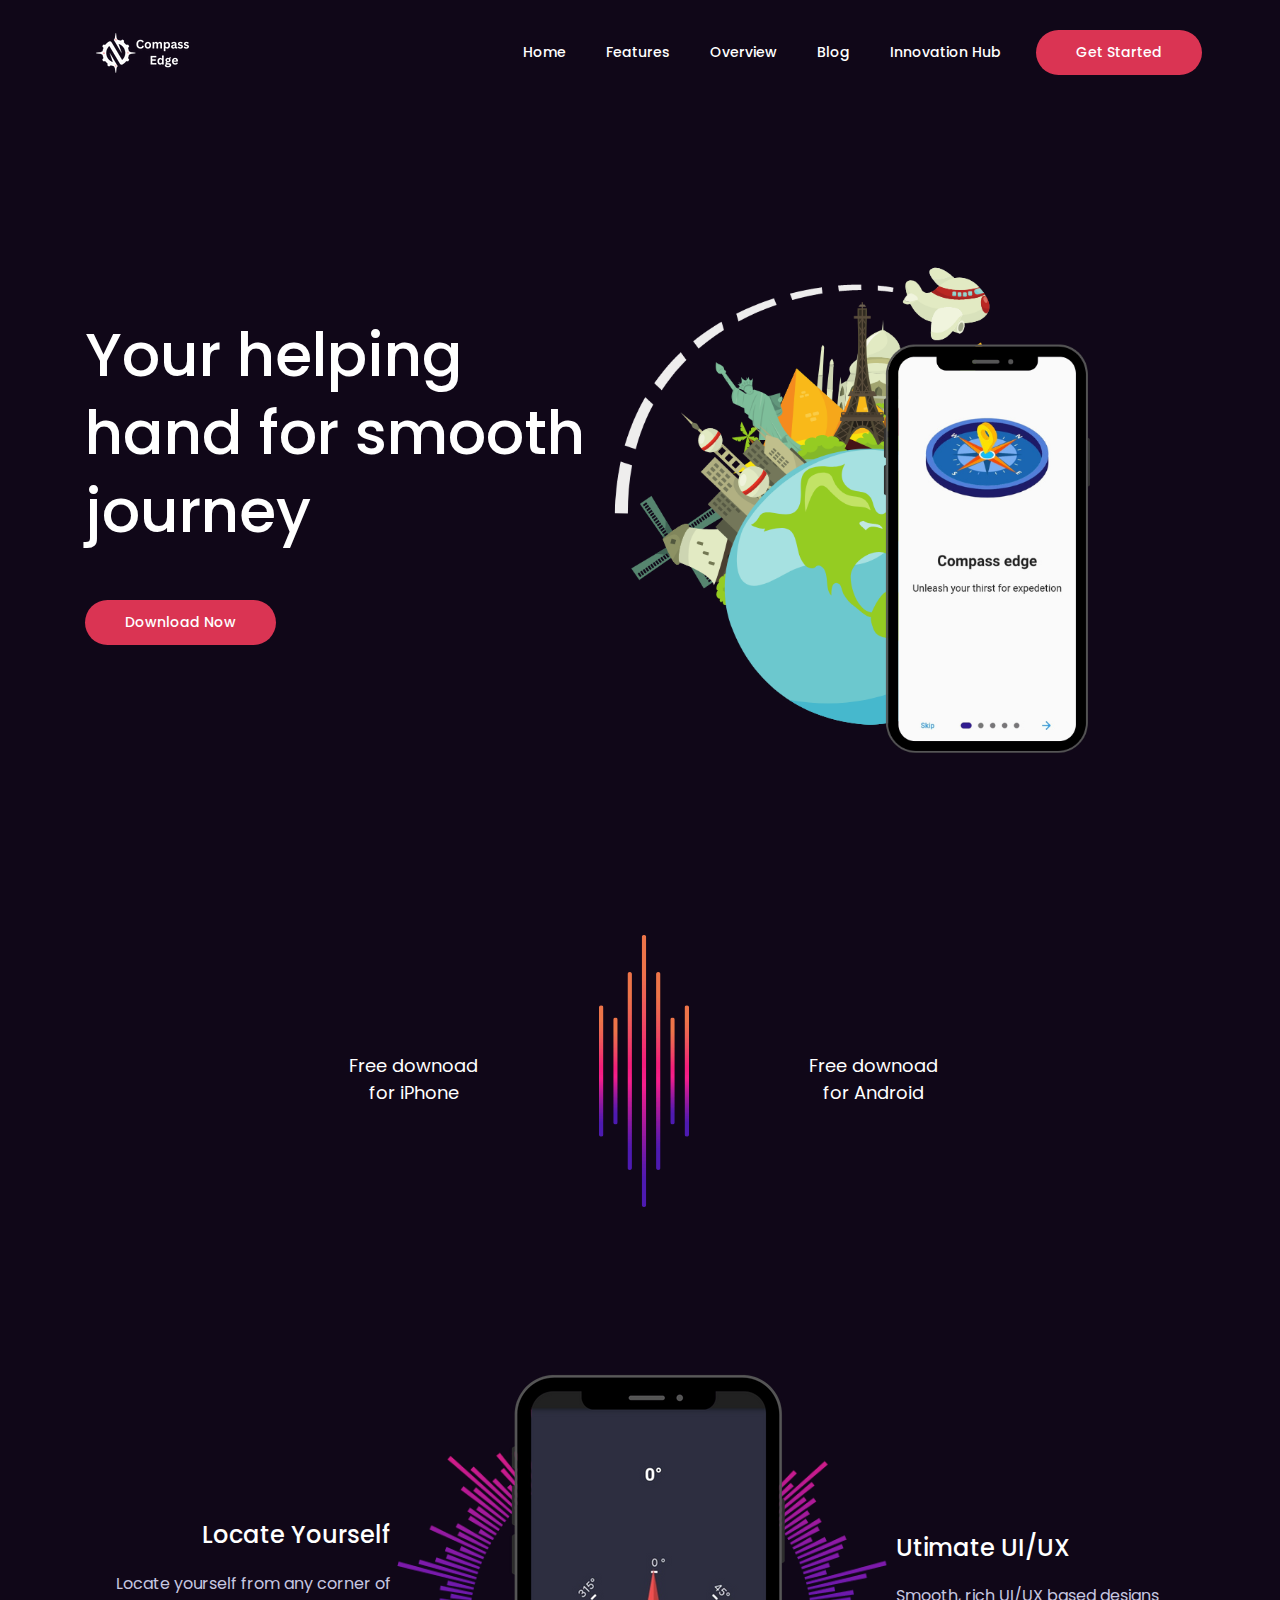
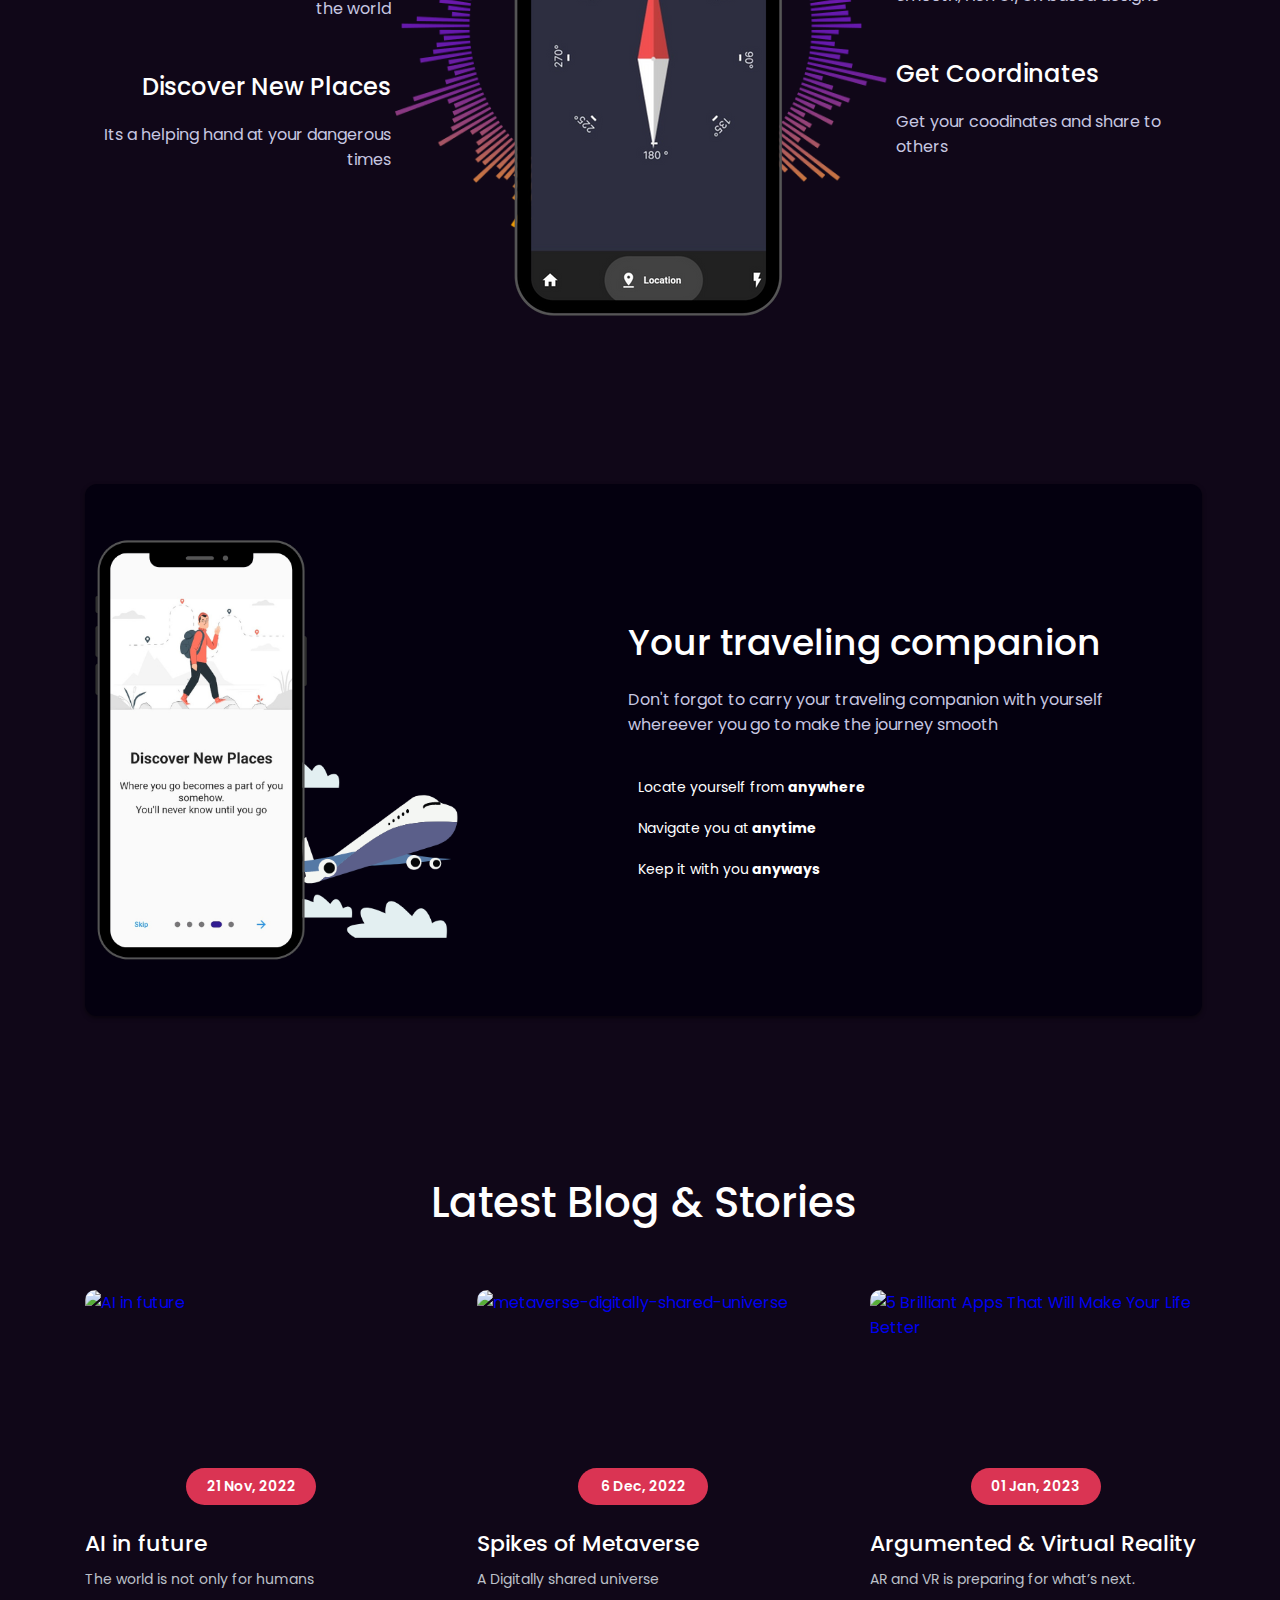
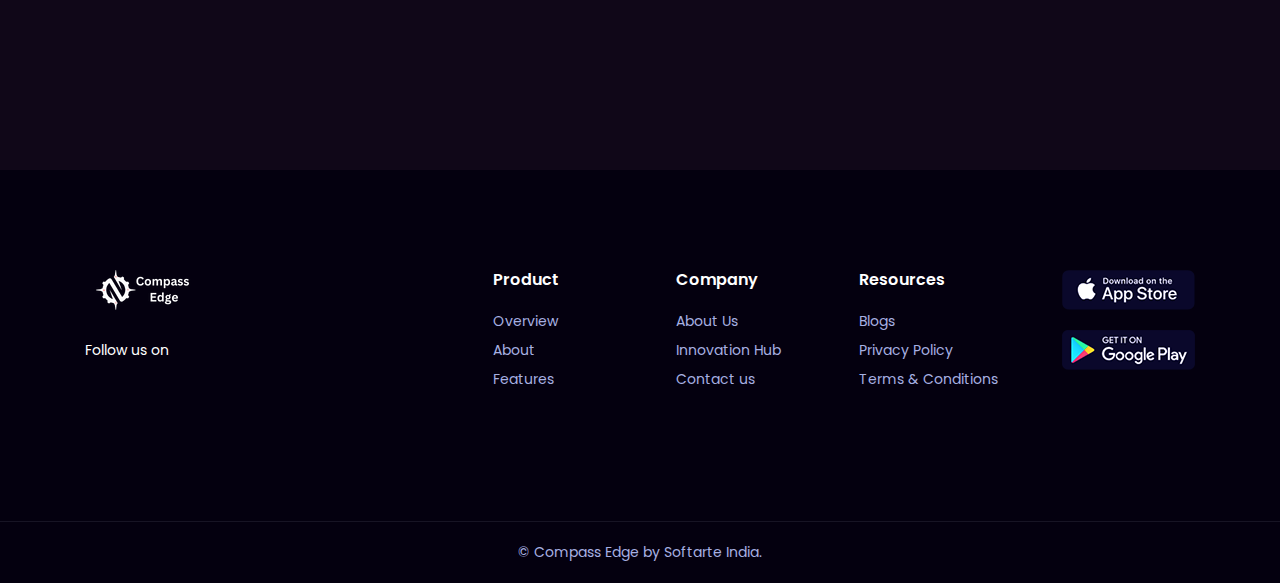
==== index.html @ 0458fe01 "V1 12/2022" ====
<!DOCTYPE html>
<html lang="en">

<head>
	<meta charset="UTF-8">
	<meta http-equiv="X-UA-Compatible" content="IE=edge">
	<meta name="viewport" content="width=device-width, initial-scale=1.0">
	<title>Compass Edge - Unleash your thirst for expidetion</title>

	<!-- 
		- favicon
	-->
	<link rel="shortcut icon" href="./favicon.ico" type="image/x-icon">

	<!-- 
		- custom css link
	-->
	<link rel="stylesheet" href="./assets/css/style.css">

	<!-- 
		- google font link
	-->
	<link rel="preconnect" href="https://fonts.googleapis.com">
	<link rel="preconnect" href="https://fonts.gstatic.com" crossorigin>
	<link href="https://fonts.googleapis.com/css2?family=Poppins:wght@400;500;600&display=swap" rel="stylesheet">

</head>

<body id="top">

	<!-- 
		- #HEADER
	-->

	<header>

		<div class="container">

			<a href="#" class="logo">
				<img src="./assets/images/compass-edge-logo.png" alt="Compass Edge logo">
			</a>

			<nav class="navbar" data-navbar>

				<button class="nav-close-btn" data-nav-close-btn>
					<ion-icon name="close-outline"></ion-icon>
				</button>

				<ul class="navbar-list">

					<li>
						<a href="#home" class="navbar-link">Home</a>
					</li>

					<li>
						<a href="#features" class="navbar-link">Features</a>
					</li>

					<li>
						<a href="#overview" class="navbar-link">Overview</a>
					</li>

					<li>
						<a href="https://softrateindia.com/blogs" class="navbar-link">Blog</a>
					</li>

					<li>
						<a href="https://www.softrateinnovationhub.ml/" class="navbar-link">Innovation Hub</a>
					</li>

					<li>
						<button class="btn-primary">Get started</button>
					</li>

				</ul>

			</nav>

			<button class="nav-open-btn" data-nav-open-btn>
				<ion-icon name="menu"></ion-icon>
			</button>

		</div>

	</header>





	<main>

		<article class="container">

			<!-- 
				- #HERO
			-->

			<section class="hero" id="home">

				<div class="hero-content">
					<h1 class="h1 hero-title">Your helping </br>
						hand for smooth journey</h1>

					<button class="btn-primary">Download now</button>
				</div>

				<figure class="hero-banner"></figure>

			</section>





			<!-- 
				- #DOWNLOAD
			-->

			<section class="download">

				<ul class="download-list">

					<li>
						<a href="#" class="download-link">
							<ion-icon name="logo-apple"></ion-icon>

							<span>Free downoad for iPhone</span>
						</a>
					</li>

					<li>
						<img src="./assets/images/music.png" alt="divider image">
					</li>

					<li>
						<a href="#" class="download-link">
							<ion-icon name="logo-android"></ion-icon>

							<span>Free downoad for Android</span>
						</a>
					</li>

				</ul>

			</section>





			<!-- 
				- #FEATURES
			-->

			<section class="features" id="features">

				<ul class="features-list">

					<li class="features-item">
						<h3 class="h3 features-item-title">Locate Yourself</h3>

						<p class="features-item-text">
							
							Locate yourself from any corner of the world
						</p>
					</li>

					<li class="features-item">
						<h3 class="h3 features-item-title">Discover New Places</h3>

						<p class="features-item-text">
							
							Its a helping hand at your dangerous times
						</p>
					</li>

				</ul>

				<figure class="feature-banner">
					<img src="./assets/images/feature-banner-bg.png" alt="circle audio waveform" class="feature-banner-bg">

					<img src="./assets/images/feature-banner.png" alt="Compass Edge app" class="banner-img">
				</figure>

				<ul class="features-list">

					<li class="features-item">
						<h3 class="h3 features-item-title">Utimate UI/UX</h3>

						<p class="features-item-text">
							
							Smooth, rich UI/UX based designs
						</p>
					</li>

					<li class="features-item">
						<h3 class="h3 features-item-title">Get Coordinates</h3>

						<p class="features-item-text">
							
							Get your coodinates and share to others
						</p>
					</li>

				</ul>

			</section>





			<!-- 
				- #OVERVIEW
			-->

			<section class="overview" id="overview">

				<div class="overview-card">

					<figure class="overview-banner">
						<img src="./assets/images/overview-banner.png" alt="overview banner">
					</figure>

					<div class="overview-content">

						<h2 class="h2 overview-title">Your traveling companion</h2>

						<p class="overview-text">
							Don't forgot to carry your traveling companion with yourself whereever you go to make the journey smooth
						</p>

						<ul class="overview-list">

							<li class="overview-item">
								<ion-icon name="location"></ion-icon>

								<span>Locate yourself from<strong> anywhere</strong></span>
							</li>

							<li class="overview-item">
								<ion-icon name="car"></ion-icon>

								<span>Navigate you at<strong> anytime</strong></span>
							</li>

							<li class="overview-item">
								<ion-icon name="star"></ion-icon>
								<span>Keep it with you<strong> anyways</strong></span>
							</li>

						</ul>

					</div>

				</div>

			</section>





			<!-- 
				- #BLOG
			-->

			<section class="blog" id="blog">

				<h2 class="h2 blog-title">Latest Blog & Stories</h2>

				<ul class="blog-list">

					<li>
						<a href="https://softrateindia.com/blogs/artificial-intelligence-in-future.html" target="_blank" class="blog-post">

							<figure class="blog-banner">
								<img src="https://softrateindia.com/assests/Blog-Images/ai-softrate.jpeg" alt="AI in future">

								<time datetime="2022-11-21">21 Nov, 2022</time>
							</figure>

							<div class="blog-content">
								<h3 class="h3 blog-post-title">AI in future</h3>

								<p class="blog-post-text">
									The world is not only for humans
								</p>
							</div>

						</a>
					</li>

					<li>
						<a href="https://softrateindia.com/blogs/metaverse-digitally-shared-universe.html" target="_blank" class="blog-post">

							<figure class="blog-banner">
								<img src="https://softrateindia.com/assests/Blog-Images/metaverse-softrate.png" alt="metaverse-digitally-shared-universe">

								<time datetime="2022-12-6">6 Dec, 2022</time>
							</figure>

							<div class="blog-content">
								<h3 class="h3 blog-post-title">
									Spikes of Metaverse</h3>
								<p class="blog-post-text">
									A Digitally shared universe
								</p>
							</div>

						</a>
					</li>

					<li>
						<a href="https://softrateindia.com/blogs/ar-and-vr-applications.html" target="_blank" class="blog-post">

							<figure class="blog-banner">
								<img src="https://images.idgesg.net/images/article/2018/01/virtual-reality_augmented-reality_headset_machine-learning_vr-100747947-large.jpg" alt="5 Brilliant Apps That Will Make Your Life Better">

								<time datetime="2023-01-01">01 Jan, 2023</time>
							</figure>

							<div class="blog-content">
								<h3 class="h3 blog-post-title">Argumented & Virtual Reality</h3>

								<p class="blog-post-text">
									AR and VR is preparing for what’s next.
								</p>
							</div>

						</a>
					</li>

				</ul>

			</section>

		</article>

	</main>





	<!-- 
		- #FOOTER
	-->

	<footer>

		<div class="container">

			<div class="footer-brand">

				<a href="#" class="footer-logo">
					<img src="./assets/images/compass-edge-logo.png" alt="Compass Edge logo">
				</a>

				<p>Follow us on</p>

				<ul class="social-list">

					<li>
						<a href="https://www.youtube.com/channel/UC2saVFCaPT4rlI-a2Ngkd5g" target="_blank" class="social-link">
							<ion-icon name="logo-youtube"></ion-icon>
						</a>
					</li>

					<li>
						<a href="https://www.linkedin.com/company/softrate/" target="_blank" class="social-link">
							<ion-icon name="logo-linkedin"></ion-icon>
						</a>
					</li>

					<li>
						<a href="https://twitter.com/softrate" target="_blank" class="social-link">
							<ion-icon name="logo-twitter"></ion-icon>
						</a>
					</li>

					<li>
						<a href="https://www.instagram.com/softrate/" target="_blank" class="social-link">
							<ion-icon name="logo-instagram"></ion-icon>
						</a>
					</li>

					<li>
						<a href="https://www.facebook.com/softrate/" target="_blank" class="social-link">
							<ion-icon name="logo-facebook"></ion-icon>
						</a>
					</li>

				</ul>

			</div>

			<div class="footer-link-box">


				<ul class="footer-list">

					<li>
						<h3 class="h5 footer-item-title">Product</h3>
					</li>

					<li>
						<a href="#overview" class="footer-link">Overview</a>
					</li>

					<li>
						<a href="#home" class="footer-link">About</a>
					</li>

					<li>
						<a href="#features" class="footer-link">Features</a>
					</li>

				</ul>

				<ul class="footer-list">

					<li>
						<h3 class="h5 footer-item-title">Company</h3>
					</li>

					<li>
						<a href="https://softrateindia.com/about.html" class="footer-link">About Us</a>
					</li>

					<li>
						<a href="https://www.softrateinnovationhub.ml/" class="footer-link">Innovation Hub</a>
					</li>

					<li>
						<a href="https://softrateindia.com/contact.html" class="footer-link">Contact us</a>
					</li>

				</ul>

				<ul class="footer-list">

					<li>
						<h3 class="h5 footer-item-title">Resources</h3>
					</li>

					<li>
						<a href="https://softrateindia.com/blogs.html" class="footer-link">Blogs</a>
					</li>

					<li>
						<a href="privacy-policy.html" class="footer-link">Privacy Policy</a>
					</li>

					<li>
						<a href="terms-and-conditions.html" class="footer-link">Terms & Conditions</a>
					</li>

				</ul>

				<div class="footer-btn-group">
					<a href="#">
						<img src="./assets/images/footer-1.png" alt="apple store">
					</a>

					<a href="#">
						<img src="./assets/images/footer-2.png" alt="google play store">
					</a>
				</div>

			</div>

		</div>

		<p class="copyright">&copy; Compass Edge by Softarte India.</p>

	</footer>





	<!-- 
		- #GO TO TOP
	-->

	<a href="#top" class="go-top" data-go-top>
		<ion-icon name="chevron-up"></ion-icon>
	</a>





	<!-- 
		- custom js link
	-->
	<script src="./assets/js/script.js"></script>

	<!-- 
		- ionicon link
	-->
	<script type="module" src="https://unpkg.com/ionicons@5.5.2/dist/ionicons/ionicons.esm.js"></script>
	<script nomodule src="https://unpkg.com/ionicons@5.5.2/dist/ionicons/ionicons.js"></script>

</body>

</html>
---- assets/css/style.css ----
/*-----------------------------------*\
 * #style.css
\*-----------------------------------*/


/**
 * copyright 2022 @codewithsadee
 */





/*-----------------------------------*\
 * #CUSTOM PROPERTY
\*-----------------------------------*/

:root {

  /**
   * colors
   */

  --white: hsl(0, 0%, 100%);
  --black: hsl(0, 0%, 0%);
  --amaranth: hsl(349, 69%, 53%);
  --xiketic-1: hsl(272, 55%, 6%);
  --xiketic-2: hsl(256, 100%, 3%);
  --nsu-purple: hsl(270, 55%, 31%);
  --silver-sand: hsl(220, 10%, 76%);
  --purple-violet: hsl(266, 55%, 15%);
  --battleship-gray: hsl(0, 0%, 70%);
  --light-periwinkle: hsl(240, 30%, 83%);
  --maximum-blue-perple: hsl(231, 50%, 77%);

  /**
   * typography
   */

  --ff-poppins: "Poppins", sans-serif;

  --fs-1: 36px;
	--fs-2: 30px;
	--fs-3: 22px;
	--fs-4: 18px;
	--fs-5: 16px;
	--fs-6: 14px;

  --fw-500: 500;
	--fw-600: 600;

  /**
   * transition
   */

  --transition: 0.15s ease-in-out;

}





/*-----------------------------------*\
 * #RESET
\*-----------------------------------*/

*, *::before, *::after {
  margin: 0;
  padding: 0;
  box-sizing: border-box;
}

li { list-style: none; }

a { text-decoration: none; }

img, span, button, a, ion-icon { display: block; }

button {
  background: none;
  border: none;
  font: inherit;
  cursor: pointer;
}

html {
  font-family: var(--ff-poppins);
  color: var(--white);
  scroll-behavior: smooth;
}

body { overflow-x: hidden; }

::-webkit-scrollbar { width: 10px; }

::-webkit-scrollbar-track { background: var(--xiketic-1); }

::-webkit-scrollbar-thumb {
  background: var(--nsu-purple);
  border-radius: 10px;
}

::-webkit-scrollbar-button {
  height: 10px;
  background: var(--xiketic-1);
}





/*-----------------------------------*\
 * #REUSED STYLE
\*-----------------------------------*/

.container {
  padding: 30px 15px;
  padding-right: 8px;
}

.btn-primary {
  background: var(--amaranth);
  color: var(--white);
  font-size: var(--fs-6);
  font-weight: var(--fw-500);
  text-transform: capitalize;
  padding: 12px 40px;
  border-radius: 25px;
}

.btn-primary:hover { --amaranth: hsl(349, 69%, 43%); }

.h1,
.h2,
.h3,
.h5 {
  font-weight: var(--fw-500);
  line-height: 1.3;
}

.h1 { font-size: var(--fs-1); }

.h2 { font-size: var(--fs-2); }

.h3 { font-size: var(--fs-3); }

.h5 {
  font-size: var(--fs-5);
  font-weight: var(--fw-600);
}





/*-----------------------------------*\
 * #HEADER
\*-----------------------------------*/

header {
  position: relative;
  background: var(--xiketic-1);
}

header .container {
  display: flex;
  justify-content: space-between;
  align-items: center;
}

.navbar {
  background: var(--purple-violet);
  position: fixed;
  bottom: 100%;
  left: 0;
  width: 100%;
  padding: 20px 10px;
  box-shadow: 0 2px 5px hsla(0, 0%, 0%, 0.5);
  visibility: hidden;
  transition: var(--transition);
  z-index: 1;
}

.navbar.active {
  transform: translateY(100%);
  visibility: visible;
}

.navbar-link {
  width: max-content;
  color: var(--white);
  font-size: var(--fs-6);
  font-weight: var(--fw-500);
  padding: 10px 20px;
  border-radius: 8px;
}

.navbar-link:hover { background: var(--nsu-purple); }

.navbar .btn-primary { display: none; }

.nav-open-btn,
.nav-close-btn {
  background: var(--white);
  color: var(--black);
  font-size: 30px;
  padding: 3px;
  border-radius: 8px;
}

.nav-close-btn {
  position: absolute;
  top: 20px;
  right: 15px;
}





/*-----------------------------------*\
 * #MAIN
\*-----------------------------------*/

main { background: var(--xiketic-1); }





/*-----------------------------------*\
 * #HERO
\*-----------------------------------*/

.hero {
  min-height: 80vh;
  display: flex;
  justify-content: flex-start;
  align-items: center;
  padding: 100px 0 130px;
}

.hero-title { margin-bottom: 50px; }





/*-----------------------------------*\
 * #DOWNLOAD
\*-----------------------------------*/

.download { padding: 80px 0; }

.download-list {
  display: grid;
  grid-template-columns: 1fr;
  place-items: center;
  gap: 40px;
}

.download-link {
  max-width: 150px;
  color: var(--white);
  font-size: var(--fs-4);
  text-align: center;
}

.download-link ion-icon {
  margin: auto;
  font-size: 65px;
  margin-bottom: 15px;
}





/*-----------------------------------*\
 * #FEATURES
\*-----------------------------------*/

.features {
  padding: 80px 0;
  display: grid;
  grid-template-columns: 1fr;
  place-items: center;
  gap: 60px;
}

.features-item:not(:last-child) { margin-bottom: 50px; }

.features-item-title { margin-bottom: 20px; }

.features-item-text { color: var(--light-periwinkle); }

.feature-banner { position: relative; }

.feature-banner-bg {
  position: absolute;
  top: 5%;
  left: 50%;
  transform: translateX(calc(-50% - 3px));
  width: 125%;
}

.banner-img {
  position: relative;
  left: 5px;
  width: 100%;
  margin: auto;
}





/*-----------------------------------*\
 * #OVERVIEW
\*-----------------------------------*/

.overview { padding: 80px 0; }

.overview-card {
  background: var(--xiketic-2);
  border-radius: 12px;
  box-shadow: 0 2px 4px hsla(0, 0%, 0%, 0.5);
}

.overview-banner { padding: 40px 0; }

.overview-banner img {
  width: 100%;
  max-width: 320px;
  margin: auto;
}

.overview-content { padding: 0 25px 40px; }

.overview-title { margin-bottom: 20px; }

.overview-text {
  margin-bottom: 40px;
  color: var(--light-periwinkle);
}

.overview-item {
  display: flex;
  align-items: flex-start;
  gap: 10px;
}

.overview-item:not(:last-child) { margin-bottom: 20px; }

.overview-item ion-icon {
  color: var(--amaranth);
  font-size: 20px;
}

.overview-item span {
  font-size: var(--fs-6);
  width: calc(100% - 30px);
}





/*-----------------------------------*\
 * #BLOG
\*-----------------------------------*/

.blog { padding: 80px 0; }

.blog-title {
  text-align: center;
  margin-bottom: 60px;
}

.blog-list {
  display: grid;
  grid-template-columns: 1fr;
  gap: 60px;
}

.blog-banner {
  position: relative;
  height: 250px;
  margin-bottom: 40px;
}

.blog-banner img {
  width: 100%;
  height: 100%;
  object-fit: cover;
  border-radius: 10px;
}

.blog-banner time {
  position: absolute;
  bottom: -15px;
  left: 50%;
  transform: translateX(-50%);
  background: var(--amaranth);
  color: var(--white);
  font-size: var(--fs-6);
  font-weight: var(--fw-600);
  text-align: center;
  min-width: 130px;
  padding: 8px 0;
  border-radius: 20px;
}

.blog-post-title {
  color: var(--white);
  margin-bottom: 10px;
}

.blog-post:hover .blog-post-title { text-decoration: underline; }

.blog-post-text {
  color: var(--silver-sand);
  font-size: var(--fs-6);
  padding-right: 50px;
}





/*-----------------------------------*\
 * #FOOTER
\*-----------------------------------*/

footer { background: var(--xiketic-2); }

footer .container { padding: 80px 15px; }

.footer-brand { margin-bottom: 40px; }

.footer-logo { margin-bottom: 30px; }

.footer-brand p {
  font-size: var(--fs-6);
  font-weight: 400;
  margin-bottom: 20px;
}

.social-list {
  display: flex;
  align-items: center;
  gap: 10px;
}

.social-link {
  color: var(--maximum-blue-perple);
  font-size: 20px;
}

.social-link:hover { color: var(--white); }

.footer-link-box {
  display: grid;
  grid-template-columns: 1fr;
  gap: 30px;
}

.footer-item-title { margin-bottom: 20px; }

.footer-link {
  width: max-content;
  color: var(--maximum-blue-perple);
  font-size: var(--fs-6);
  margin-bottom: 8px;
}

.footer-link:hover { text-decoration: underline; }

.footer-btn-group > a { width: max-content; }

.footer-btn-group img:first-of-type { margin-bottom: 20px; }

.copyright {
  color: var(--maximum-blue-perple);
  padding: 20px 15px;
  text-align: center;
  font-size: var(--fs-6);
  border-top: 1px solid hsla(240, 30%, 83%, 0.1);
}





/*-----------------------------------*\
 * #GO TO TOP
\*-----------------------------------*/

.go-top {
  position: fixed;
  bottom: 20px;
  right: 20px;
  background: var(--amaranth);
  color: var(--white);
  font-size: 20px;
  width: 40px;
  height: 40px;
  display: grid;
  place-items: center;
  border-radius: 50%;
  box-shadow: 0 1px 3px hsla(0, 0%, 0%, 0.5);
  opacity: 0;
  visibility: hidden;
  pointer-events: none;
  transition: opacity 0.25s ease-in;
}

.go-top:hover { --amaranth: hsl(349, 69%, 43%); }

.go-top.active {
  opacity: 1;
  visibility: visible;
  pointer-events: all;
}





/*-----------------------------------*\
 * #RESPONSIVE 
\*-----------------------------------*/

/**
 * responsive larger than 360px screen
 */

@media (min-width: 360px) {

  /**
   * CUSTOM PROPERTY
   */

  :root {

    /**
     * typography
     */

    --fs-1: 42px;
    --fs-2: 32px;

  }

}





/**
 * responsive larger than 450px screen
 */

@media (min-width: 450px) {

  /**
   * CUSTOM PROPERTY
   */

  :root {

    /**
     * typography
     */

    --fs-1: 48px;
    --fs-2: 36px;
    --fs-3: 24px;

  }



  /**
   * FEATURES
   */

  .feature-banner-bg { width: 150%; }



  /**
   * OVERVIEW
   */

  .overview-content { padding: 0 40px 50px; }



  /**
   * BLOG
   */

  .blog-title { --fs-2: 32px; }

  .blog-post-title { --fs-3: 22px; }

}





/**
 * responsive larger than 600px screen
 */

@media (min-width: 600px) {

  /**
   * CUSTOM PROPERTY
   */

  :root {

    /**
     * typography
     */

    --fs-1: 52px;

  }



  /**
   * REUSED STYLE
   */

  .container {
    max-width: 520px;
    margin: auto;
  }



  /**
   * BLOG
   */

  .blog-banner { height: 300px; }

  .blog-title { --fs-2: 42px; }



  /**
   * FOOTER
   */

  .footer-brand { margin-bottom: 40px; }

  .footer-link-box { grid-template-columns: 1fr 1fr; }

}





/**
 * responsive larger than 768px screen
 */

@media (min-width: 768px) {

  /**
   * REUSED STYLE
   */

  .container { max-width: 700px; }



  /**
   * DOWNLOAD
   */

  .download-list {
    grid-template-columns: repeat(3, 1fr);
    max-width: fit-content;
    margin: auto;
    gap: 80px;
  }



  /**
   * FEATURES
   */

  .features-item {
    max-width: 450px;
    margin-inline: auto;
    text-align: center;
  }

  .feature-banner-bg { width: 170%; }



  /**
   * BLOG
   */

  .blog-list { grid-template-columns: 1fr 1fr; }

}





/**
 * responsive larger than 1024px screen
 */

@media (min-width: 1024px) {

  /**
   * REUSED STYLE
   */

  .container { max-width: 970px; }



  /**
   * HEADER
   */

  .navbar {
    position: static;
    visibility: visible;
    background: none;
    padding: 0;
    box-shadow: none;
  }

  .nav-open-btn,
  .nav-close-btn { display: none; }

  .navbar-list {
    display: flex;
    justify-content: flex-end;
    align-items: center;
  }

  .navbar-link { position: relative; }

  .navbar-link:hover { background: none; }

  .navbar-link::before {
    content: "";
    position: absolute;
    bottom: 0;
    left: 25%;
    background: transparent;
    width: 50%;
    height: 2px;
  }

  .navbar-link:hover::before { background: var(--white); }

  .navbar .btn-primary {
    display: block;
    margin-left: 15px;
  }



  /**
   * HERO
   */

  .hero { position: relative; }

  .hero-content { width: 50%; }

  .hero-banner {
    position: absolute;
    top: 50%;
    right: -100px;
    transform: translateY(-50%);
    background: url("../images/compass-edge-banner.png") no-repeat;
    background-size: contain;
    width: 70%;
    padding-bottom: 50%;
  }



  /**
   * FEATURES
   */

  .features {
    grid-template-columns: repeat(3, 1fr);
    gap: 100px;
  }

  .features-list:first-child li { text-align: right; }

  .features-list:last-child li { text-align: left; }



  /**
   * OVERVIEW
   */

  .overview-card {
    display: flex;
    justify-content: space-between;
    align-items: center;
  }

  .overview-banner img { max-width: 380px; }

  .overview-content {
    width: 55%;
    padding: 40px;
  }



  /**
   * BLOG
   */

  .blog-list { grid-template-columns: repeat(3, 1fr); }

  .blog-banner { height: 200px; }



  /**
   * FOOTER
   */

  footer .container {
    display: flex;
    justify-content: space-between;
    align-items: flex-start;
  }

  .footer-link-box { grid-template-columns: repeat(4, 1fr); }

  .footer-btn-group { margin-left: 20px; }

}





/**
 * responsive larger than 1200px screen
 */

@media (min-width: 1200px) {

  /**
   * CUSTOM PROPERTY
   */

  :root {

    /**
     * typography
     */

    --fs-1: 60px;

  }



  /**
   * REUSED STYLE
   */

  .container { max-width: 1140px; }



  /**
   * HERO
   */

  .hero {
    padding-top: 120px;
    padding-bottom: 150px;
  }

  .hero-banner {
    top: 55%;
    right: -50px;
  }



  /**
   * BLOG
   */

  .blog { padding-bottom: 150px; }



  /**
   * FOOTER
   */

  footer .container { padding: 100px 15px; }

}
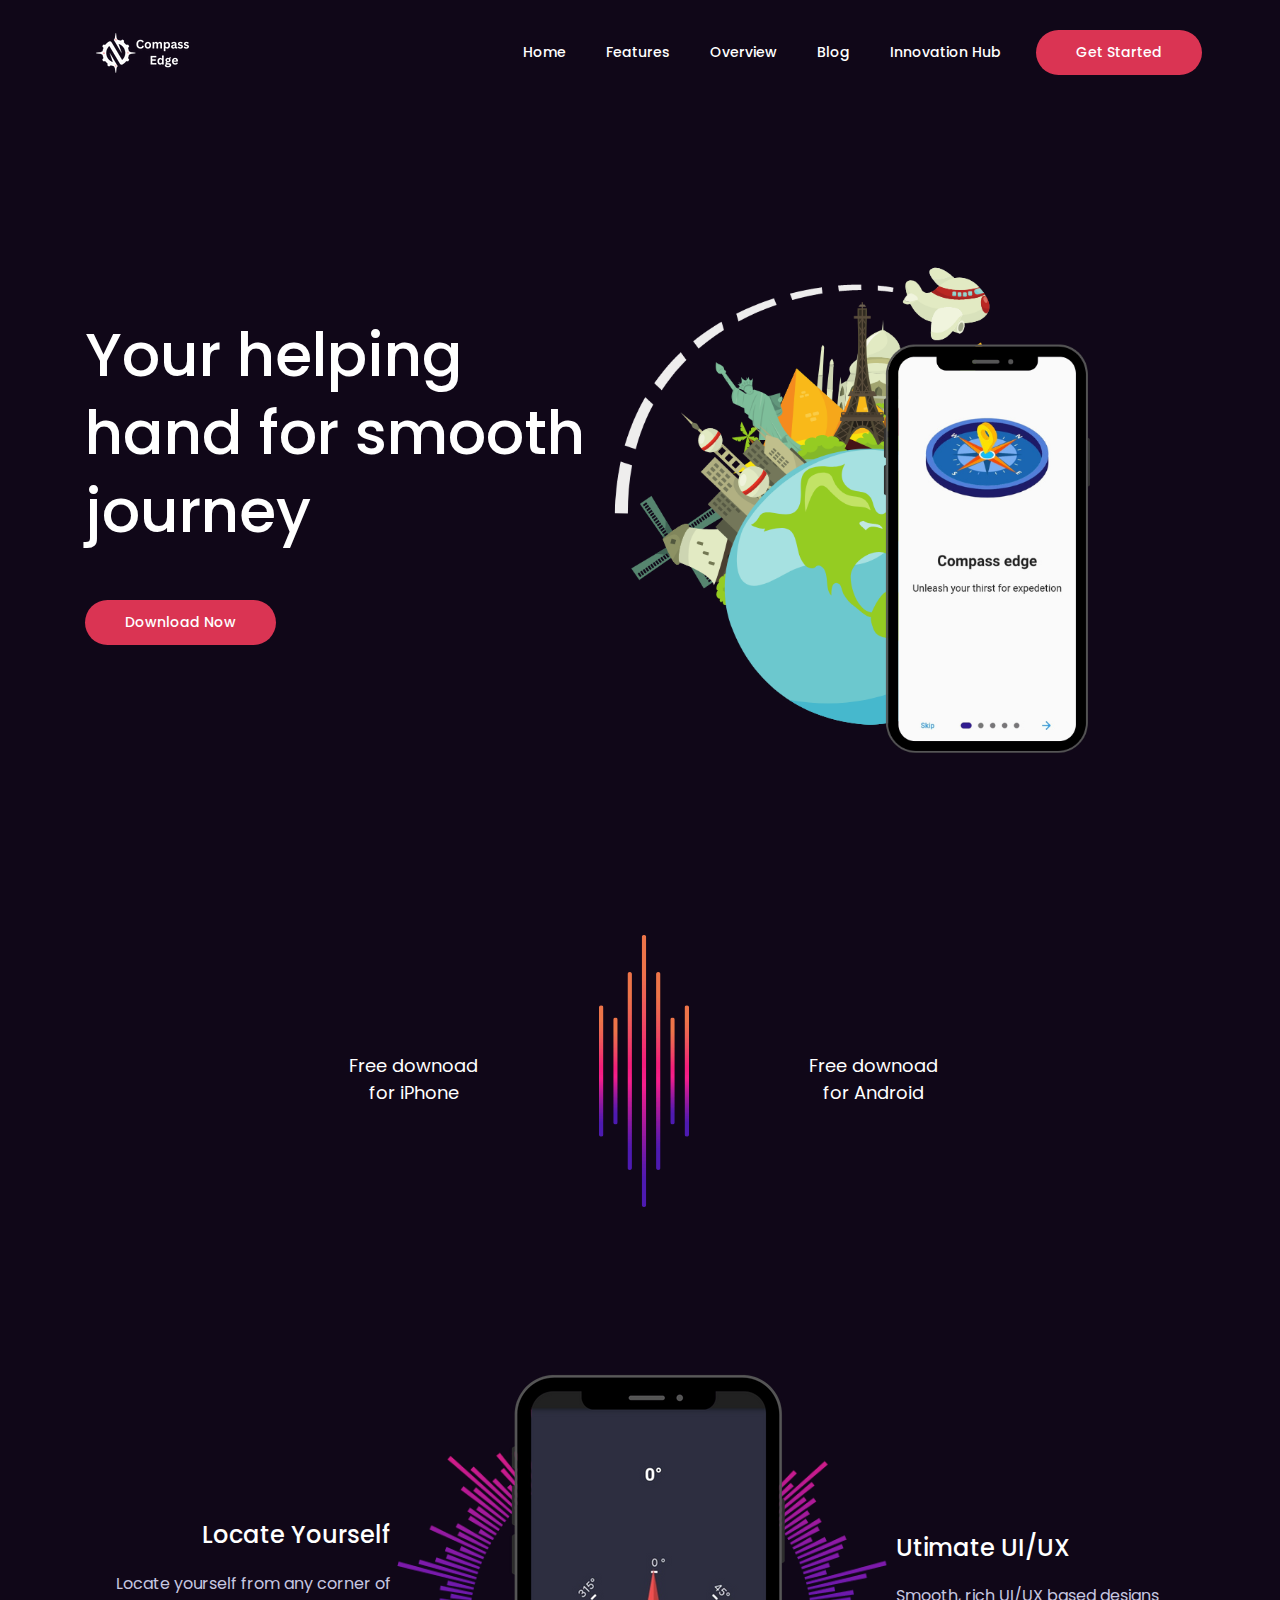
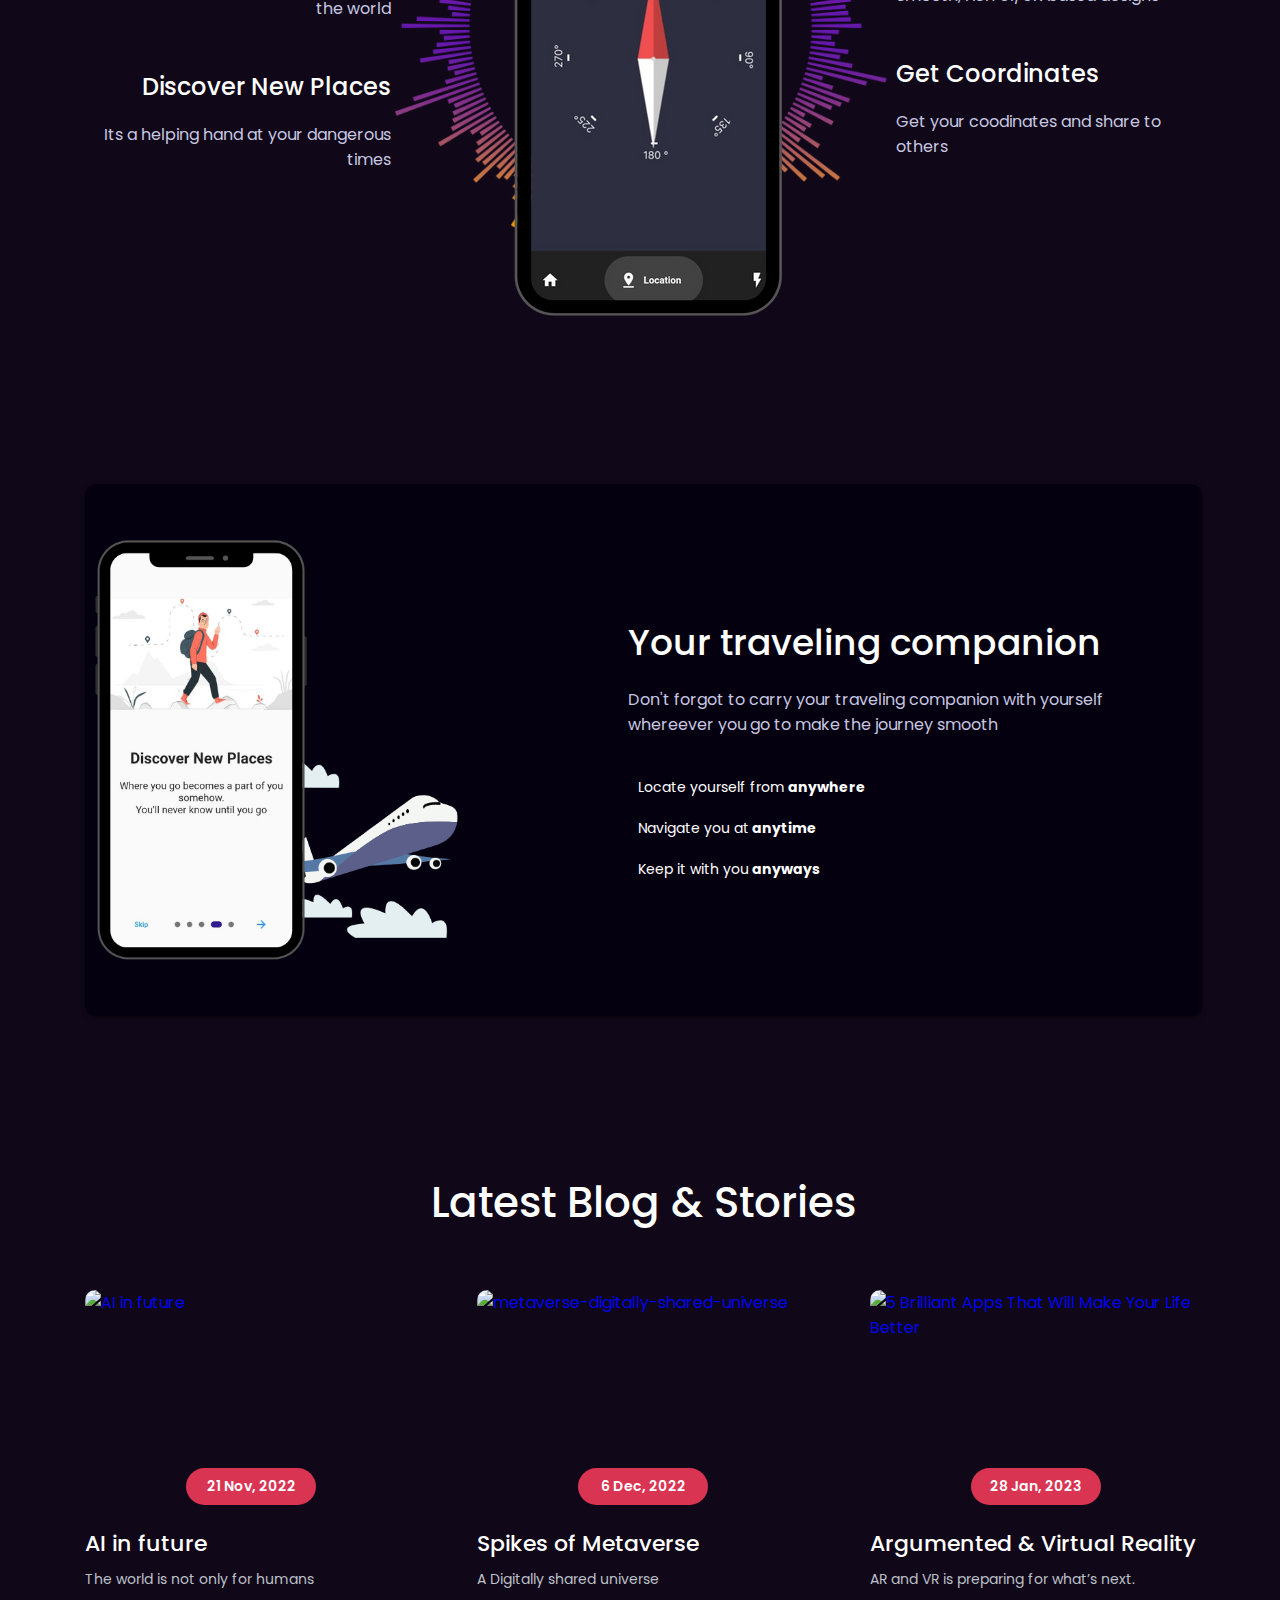
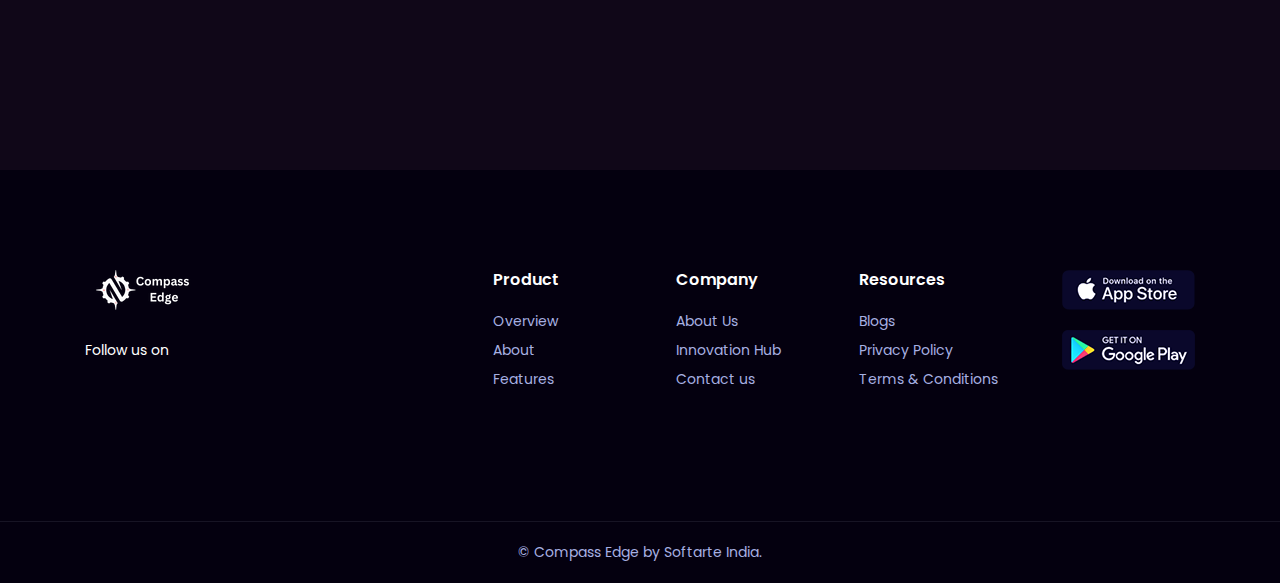
==== commit 0894abef: "App link update" ====
--- a/index.html
+++ b/index.html
@@ -36,7 +36,7 @@
 
 		<div class="container">
 
-			<a href="#" class="logo">
+			<a href="https://play.google.com/store/apps/details?id=com.softrate.compassedge" class="logo">
 				<img src="./assets/images/compass-edge-logo.png" alt="Compass Edge logo">
 			</a>
 
@@ -69,7 +69,7 @@
 					</li>
 
 					<li>
-						<button class="btn-primary">Get started</button>
+						<a href="https://play.google.com/store/apps/details?id=com.softrate.compassedge"><button class="btn-primary">Get started</button> </a>
 					</li>
 
 				</ul>
@@ -102,7 +102,7 @@
 					<h1 class="h1 hero-title">Your helping </br>
 						hand for smooth journey</h1>
 
-					<button class="btn-primary">Download now</button>
+				<a href="https://play.google.com/store/apps/details?id=com.softrate.compassedge"><button class="btn-primary">Download now</button> </a>
 				</div>
 
 				<figure class="hero-banner"></figure>
@@ -122,7 +122,7 @@
 				<ul class="download-list">
 
 					<li>
-						<a href="#" class="download-link">
+						<a href="https://play.google.com/store/apps/details?id=com.softrate.compassedge" class="download-link">
 							<ion-icon name="logo-apple"></ion-icon>
 
 							<span>Free downoad for iPhone</span>
@@ -134,7 +134,7 @@
 					</li>
 
 					<li>
-						<a href="#" class="download-link">
+						<a href="https://play.google.com/store/apps/details?id=com.softrate.compassedge" class="download-link">
 							<ion-icon name="logo-android"></ion-icon>
 
 							<span>Free downoad for Android</span>
@@ -318,7 +318,7 @@
 							<figure class="blog-banner">
 								<img src="https://images.idgesg.net/images/article/2018/01/virtual-reality_augmented-reality_headset_machine-learning_vr-100747947-large.jpg" alt="5 Brilliant Apps That Will Make Your Life Better">
 
-								<time datetime="2023-01-01">01 Jan, 2023</time>
+								<time datetime="2023-01-01">28 Jan, 2023</time>
 							</figure>
 
 							<div class="blog-content">
@@ -464,7 +464,7 @@
 						<img src="./assets/images/footer-1.png" alt="apple store">
 					</a>
 
-					<a href="#">
+					<a href="https://play.google.com/store/apps/details?id=com.softrate.compassedge">
 						<img src="./assets/images/footer-2.png" alt="google play store">
 					</a>
 				</div>
--- a/assets/css/style.css
+++ b/assets/css/style.css
@@ -3,9 +3,6 @@
 \*-----------------------------------*/
 
 
-/**
- * copyright 2022 @codewithsadee
- */
 
 
 
